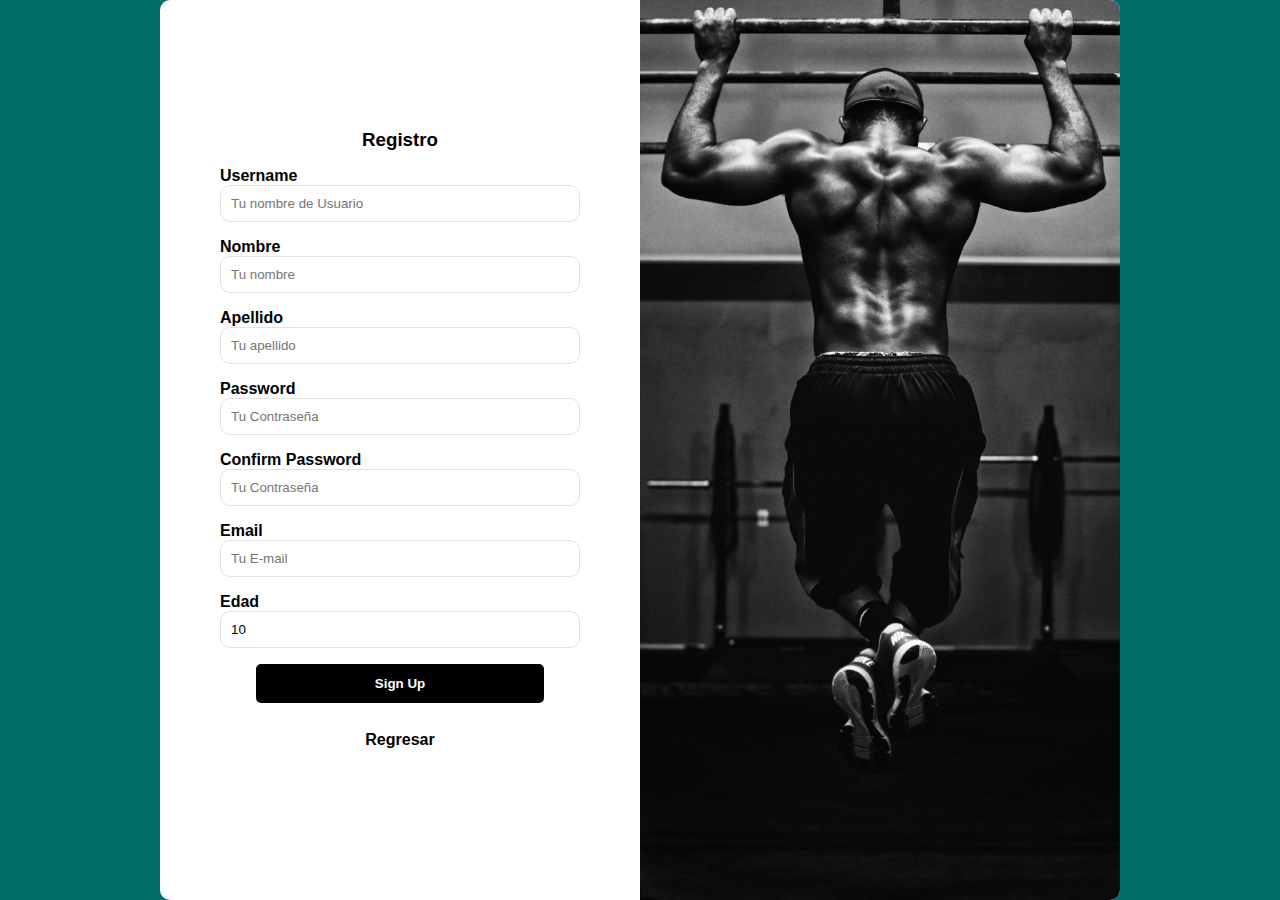
==== static/templates/newAccount.html @ 1a974ae2 "Sección Sign Up" ====
<!DOCTYPE html>
<html lang="en">
<head>
    <meta charset="UTF-8">
    <meta http-equiv="X-UA-Compatible" content="IE=edge">
    <meta name="viewport" content="width=device-width, initial-scale=1.0">
    <title>Login App</title>
    <link rel="stylesheet" href="../css/styles.css">
</head>
<body>
    <div class="form-container form-container-new">
        <div class="login-conteiner">
            <h3>Registro</h3>

            <form action="">
                <p>
                    <label for="name">Username</label>
                    <input type="text" name="username" id="username" placeholder="Tu nombre de Usuario">
                </p>
                <p>
                    <label for="name">Nombre</label>
                    <input type="text" name="name" id="name" placeholder="Tu nombre">
                </p>
                <p>
                    <label for="name">Apellido</label>
                    <input type="text" name="lastname" id="lastname" placeholder="Tu apellido">
                </p>

                <p>
                    <label for="password">Password</label>
                    <input type="text" name="password" id="password" placeholder="Tu Contraseña">
                </p>

                <p>
                    <label for="password">Confirm Password</label>
                    <input type="text" name="password" id="password" placeholder="Tu Contraseña">
                </p>

                <p>
                    <label for="name">Email</label>
                    <input type="email" name="email" id="email" placeholder="Tu E-mail">
                </p>
                
                <p>
                    <label for="edad">Edad</label>
                    <input type="number" name="edad" id="edad" placeholder="Tu Edad" min="10" value="10" max="90">
                </p>


                <p>
                    <input type="submit" value="Sign Up" class="btn btn-login">
                </p>

                <a class="btn regresar" href="index.html">Regresar</a>
            </form>
        </div>
        <div class="welcome-screen-container-new">
        </div>
    </div>
</body>
</html>
---- static/css/styles.css ----
html {
    box-sizing: border-box;
}
body{
    font-family: Arial, Helvetica, sans-serif;
    padding: 0;
    margin: 0;
    display: flex;
    align-items: center;
    justify-content: center;
    height: 100vh;
    background-color: rgb(0, 111, 104);
}

*, *:before, *:after {
    box-sizing: inherit;
}
.form-container{
    background-color: white;
    border-radius: 10px;
    width: 95%;
    overflow: hidden;
    height: 75%;
    display: flex;
    align-items: center;
}
.form-container-new{
    height: 99%;
    padding: 40px 0;
}
@media (min-width: 480px){
    .form-container{
        height: 90%;
    }
    .form-container-new{
        height: 100%;
        padding: 40px 0;
    }
}
.login-conteiner{
    display: flex;
    flex-direction: column;
    justify-content: center;
    min-width: 100px;
    margin: 0 auto;
    padding: 10px 20px;
    height: 95%;
}
@media (min-width: 480px){
    .login-conteiner{
        min-width: 380px;
        padding: 30px 10px;
        height: 90%;
    }
}
.welcome-screen-container,
.welcome-screen-container-new
{
    display: none;
}
@media (min-width: 768px){
    .form-container{
        justify-content: space-between;
    }
    .form-container-new{
        height: 100%;
        padding: 0;
    }
    .login-conteiner{
        padding: 0 50px;
        min-width: 450px;
    }
    .welcome-screen-container{
        display: flex;
        background-image: url(../img/welcome.jpg);
        background-position: center center;
        background-size: cover;
        width: 50%;
        height: 100%;
    }

    .welcome-screen-container-new{
        display: flex;
        background-image: url(../img/signup.jpg);
        background-position: center center;
        background-size: cover;
        width: 50%;
        height: 100%;
    }
}
@media (min-width: 992px){
    .form-container{
        width: 75%;
    }
    .login-conteiner{
        padding: 0 30px;
        min-width: 50%;
    }
}
@media (min-width: 1200px){
    .login-conteiner{
        padding: 0 60px;
        min-width: 50%;
    }
}
.login-conteiner > h2{
    text-align: center;
    font-weight: bold;
    font-size: 1.8rem;
    margin: 0;
}
.login-conteiner > h3{
    text-align: center;
    font-weight: bold;
    font-size: 1.4srem;
    margin: 0;
}
.login-conteiner > p{
    text-align: center;
    color: rgb(112, 112, 112);
    padding: 10px 0;
    margin: 0;
}
.login-conteiner form{
    text-align: center;
}
label{
    display: block;
    font-weight: bold;
    text-align: start;
}
input[type = "text"],
input[type = "email"],
input[type = "number"]
{
    min-width: 100%;
    padding: 10px;
    border-radius: 10px;
    border: 1px solid #e1e1e1;
}
input[type = "text"]:focus,
input[type = "email"]:focus,
input[type = "number"]:focus
{
    outline: solid 1.5px rgb(0, 111, 104);;
}
.options{
    display: flex;
    justify-content: space-between;
    font-size: 17px;
}
.forgot a, 
.new a{
    text-decoration: none;
    color: rgb(0, 111, 104);
}
.forgot a:hover,
.new a:hover{
    color: rgb(1, 63, 59);
    text-decoration: underline;
}
.providers .choose, .chooseOr{
    text-align: center;
    color: rgb(112, 112, 112);
    margin: 15px 0;
    font-size: 18px;
}
/* Botones */ 
.btn{
    display: block;
    width: 100%;
    border: none;
    padding: 12px 0;
    cursor: pointer;
    font-weight: bold;
    border-radius: 5px;
    margin: 0 auto 10px auto;
}
.btn.regresar{
    background-color: white;
    border: 1px solid #e1e1e1;
    text-decoration: none;
    color: black;
    border: none;
}
.btn.regresar:hover{
    background-color: rgb(216, 255, 252);
}
@media (min-width: 1200px){
    .btn{
        width: 80%;
    }
}
.btn-login{
    color: white;
    background-color: black;
}
.btn-login:hover{
    background-color: rgb(17, 17, 17);
}
.btn-google{
    background-color: white;
    border: 1px solid #e1e1e1;
}
.btn-google:hover{
    background-color: rgb(0, 111, 104);
    color: white;
}
.btn-facebook{
    color: white;
    background-color: #3B5998;
}
.btn-facebook:hover{
    background-color: #2c4374;
}
.btn-twitter{
    color: white;
    background-color: #00ACEE;
}
.btn-twitter:hover{
    background-color: #0285b9;
}
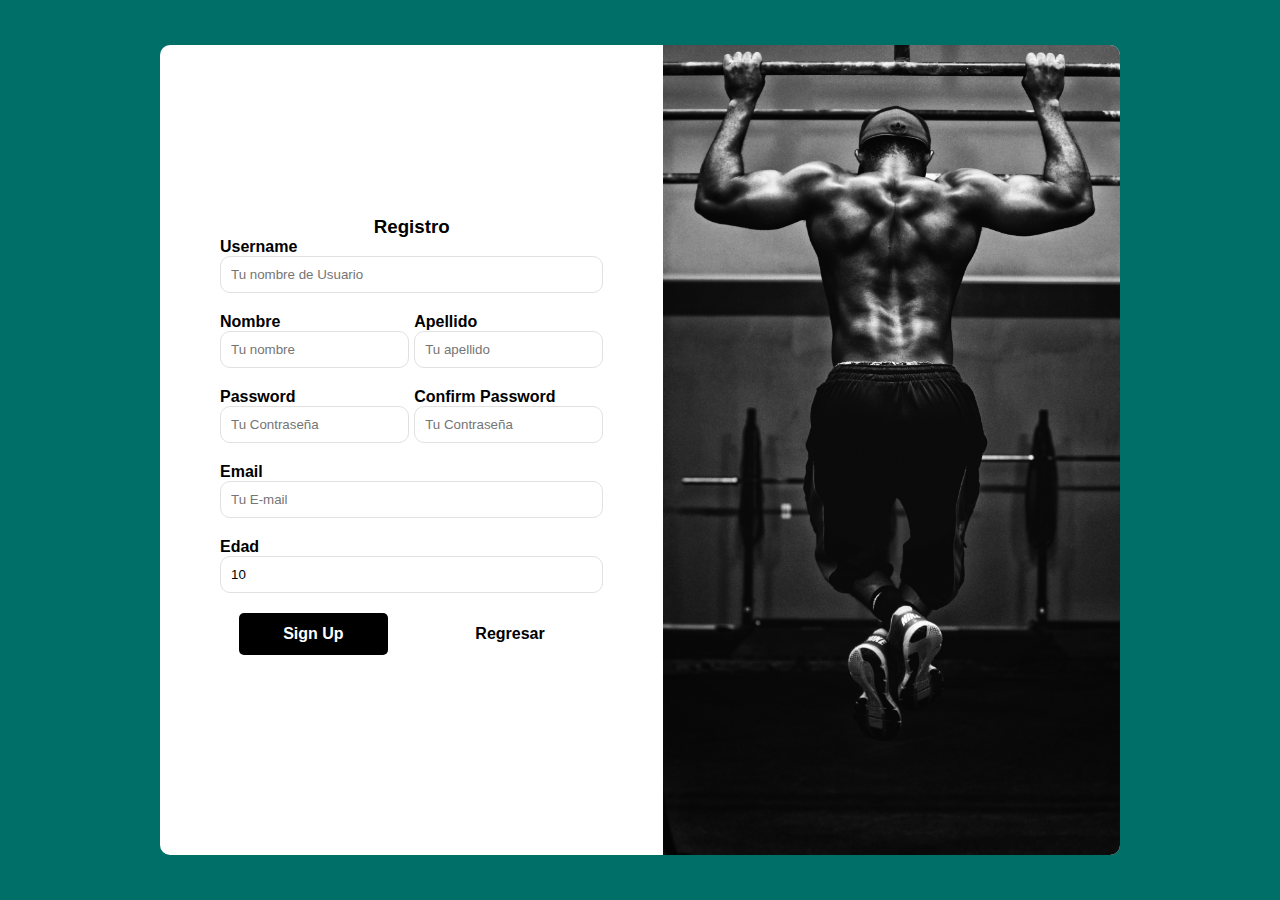
==== commit cbbf4c84: "Cambio de diseño para desktop SignUp" ====
--- a/static/templates/newAccount.html
+++ b/static/templates/newAccount.html
@@ -17,27 +17,31 @@
                     <label for="name">Username</label>
                     <input type="text" name="username" id="username" placeholder="Tu nombre de Usuario">
                 </p>
-                <p>
-                    <label for="name">Nombre</label>
-                    <input type="text" name="name" id="name" placeholder="Tu nombre">
-                </p>
-                <p>
-                    <label for="name">Apellido</label>
-                    <input type="text" name="lastname" id="lastname" placeholder="Tu apellido">
-                </p>
+                <div class="fullname">
+                    <p>
+                        <label for="name">Nombre</label>
+                        <input type="text" name="name" id="name" placeholder="Tu nombre">
+                    </p>
+                    <p>
+                        <label for="name">Apellido</label>
+                        <input type="text" name="lastname" id="lastname" placeholder="Tu apellido">
+                    </p>
+                </div>
+
+                <div class="fullname">
+                    <p>
+                        <label for="password">Password</label>
+                        <input type="text" name="password" id="password" placeholder="Tu Contraseña">
+                    </p>
+    
+                    <p>
+                        <label for="password">Confirm Password</label>
+                        <input type="text" name="password" id="password" placeholder="Tu Contraseña">
+                    </p>
+                </div>
 
                 <p>
-                    <label for="password">Password</label>
-                    <input type="text" name="password" id="password" placeholder="Tu Contraseña">
-                </p>
-
-                <p>
-                    <label for="password">Confirm Password</label>
-                    <input type="text" name="password" id="password" placeholder="Tu Contraseña">
-                </p>
-
-                <p>
-                    <label for="name">Email</label>
+                    <label for="email">Email</label>
                     <input type="email" name="email" id="email" placeholder="Tu E-mail">
                 </p>
                 
@@ -47,11 +51,13 @@
                 </p>
 
 
-                <p>
-                    <input type="submit" value="Sign Up" class="btn btn-login">
-                </p>
-
-                <a class="btn regresar" href="index.html">Regresar</a>
+                <div class="botones-grid">
+                    <p>
+                        <input type="submit" value="Sign Up" class="btn btn-login">
+                    </p>
+    
+                    <a class="btn regresar" href="index.html">Regresar</a>
+                </div>
             </form>
         </div>
         <div class="welcome-screen-container-new">
--- a/static/css/styles.css
+++ b/static/css/styles.css
@@ -25,7 +25,7 @@
     align-items: center;
 }
 .form-container-new{
-    height: 99%;
+    height: 95%;
     padding: 40px 0;
 }
 @media (min-width: 480px){
@@ -63,7 +63,7 @@
         justify-content: space-between;
     }
     .form-container-new{
-        height: 100%;
+        height: 95%;
         padding: 0;
     }
     .login-conteiner{
@@ -82,7 +82,7 @@
     .welcome-screen-container-new{
         display: flex;
         background-image: url(../img/signup.jpg);
-        background-position: center center;
+        background-position: top center;
         background-size: cover;
         width: 50%;
         height: 100%;
@@ -92,6 +92,9 @@
     .form-container{
         width: 75%;
     }
+    .form-container-new{
+        height: 90%;
+    }
     .login-conteiner{
         padding: 0 30px;
         min-width: 50%;
@@ -124,16 +127,37 @@
 .login-conteiner form{
     text-align: center;
 }
+
+/*Formulario*/
+form p{
+    margin: 0 0 15px 0;
+}
+@media (min-width: 992px){
+    form p{
+        margin: 0 0 20px 0;
+    }
+}
 label{
     display: block;
     font-weight: bold;
     text-align: start;
+}
+@media (min-width: 992px){
+    .fullname{
+        display: flex;
+        justify-content: space-between;
+        width: 100%;
+        gap: 5px;
+    }
+    .fullname p{
+        width: 100%;
+    }
 }
 input[type = "text"],
 input[type = "email"],
 input[type = "number"]
 {
-    min-width: 100%;
+    width: 100%;
     padding: 10px;
     border-radius: 10px;
     border: 1px solid #e1e1e1;
@@ -175,16 +199,20 @@
     font-weight: bold;
     border-radius: 5px;
     margin: 0 auto 10px auto;
+    font-size: 16px;
 }
 .btn.regresar{
     background-color: white;
     border: 1px solid #e1e1e1;
     text-decoration: none;
     color: black;
+    margin: 0 auto 10px auto;
+    height: 45px;
     border: none;
 }
 .btn.regresar:hover{
-    background-color: rgb(216, 255, 252);
+    background-color: rgb(0, 0, 0);
+    color: white;
 }
 @media (min-width: 1200px){
     .btn{
@@ -220,3 +248,10 @@
 .btn-twitter:hover{
     background-color: #0285b9;
 }
+@media (min-width: 480px){
+    .botones-grid{
+        display: grid;
+        grid-template-columns: repeat(2, 1fr);
+        gap: 10px;
+    }
+}